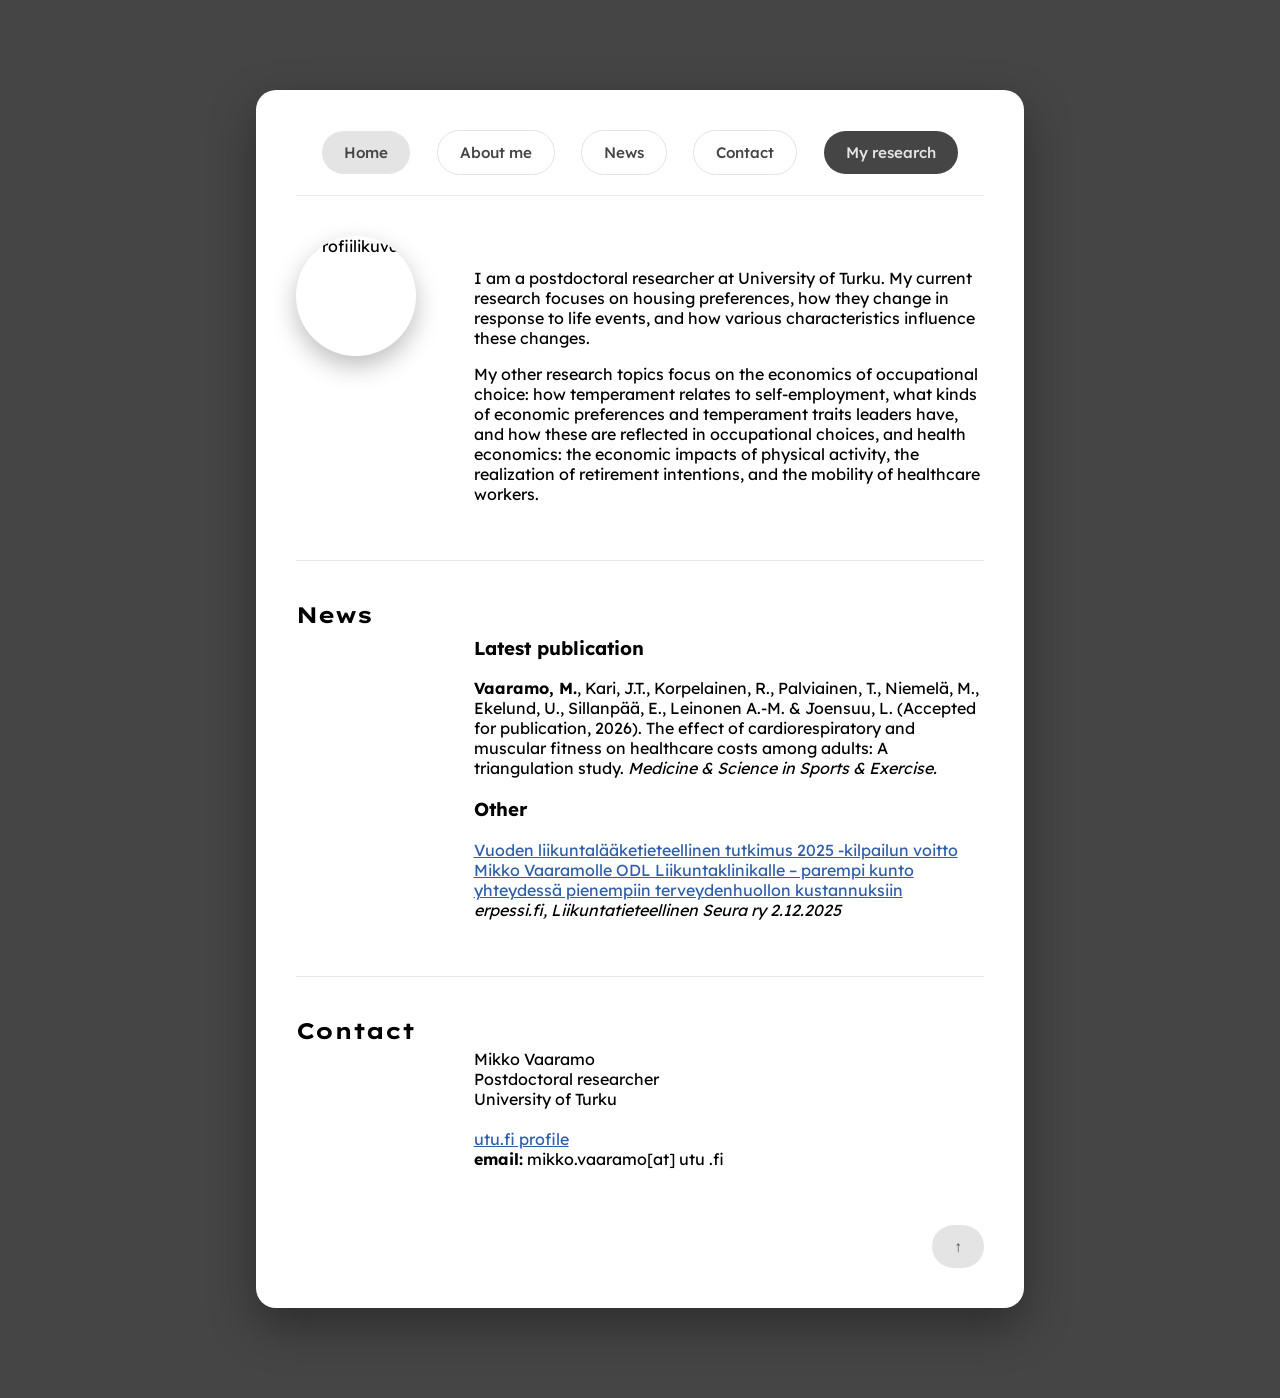
==== about.html @ 1eb26d82 "Add files via upload" ====
<!DOCTYPE html>
<html lang="fi">
<head>
  <meta charset="UTF-8" />
  <title>About</title>

  <!-- Fontit -->
  <link href="https://fonts.googleapis.com/css2?family=Lexend+Deca:wght@300;400;500&family=Lexend+Giga:wght@500;700&display=swap" rel="stylesheet">

  <!-- Tyylit -->
  <link rel="stylesheet" href="style-pages.css">
</head>

<body>
  <div class="page-wrapper">
      

      <!-- BOTTOM BUTTONS -->
      <div class="top-buttons">
        <a href="index.html" class="btn btn-secondary">Home</a>
        <a href="#aboutme" class="btn btn-other">About me</a>
        <a href="#news" class="btn btn-other">News</a>
        <a href="#contact" class="btn btn-other">Contact</a>
        <a href="research.html" class="btn btn-primary">My research</a>
      </div>
      <div class="divider"></div>
    <!-- ABOUT ME -->
    <section class="section">
      <div class="section-left about-left" id="aboutme">
        <img src="kuvat/profile.png" class="profile-img" alt="Profiilikuva">
      </div>
      <div class="section-right">
        <p>
        I am a postdoctoral researcher at University of Turku. My current research focuses on housing preferences, how they change in response to life events, and how various characteristics influence these changes.
        </p>
        <p>
        My other research topics focus on the economics of occupational choice: how temperament relates to self-employment, what kinds of economic preferences and temperament traits leaders have, and how these are reflected in occupational choices, and health economics: the economic impacts of physical activity, the realization of retirement intentions, and the mobility of healthcare workers.
        </p>

      </div>
    </section>

    <div class="divider"></div>

    <!-- NEWS -->
    <section class="section">
      <div class="section-left" id="news">
        <h2 class="section-title">News</h2>
      </div>
      <div class="section-right">
        <h3>Latest publication</h3>
        <p>
           <b>Vaaramo, M.</b>, Kari, J.T., Korpelainen, R., Palviainen, T., Niemelä, M., Ekelund, U., Sillanpää, E., Leinonen A.-M. & Joensuu, L. (Accepted for publication, 2026). The effect of cardiorespiratory and muscular fitness on healthcare costs among adults: A triangulation study. <i>Medicine & Science in Sports & Exercise.</i>
        </p>
        <h3>Other</h3>
        <p>
        <a href="https://www.epressi.com/tiedotteet/tiede-ja-tutkimus/vuoden-liikuntalaaketieteellinen-tutkimus-2025-kilpailun-voitto-mikko-vaaramolle-odl-liikuntaklinikalle-parempi-kunto-yhteydessa-pienempiin-terveydenhuollon-kustannuksiin.html">Vuoden liikuntalääketieteellinen tutkimus 2025 -kilpailun voitto Mikko Vaaramolle ODL Liikuntaklinikalle – parempi kunto yhteydessä pienempiin terveydenhuollon kustannuksiin</a><br>
        <i>erpessi.fi, Liikuntatieteellinen Seura ry 2.12.2025</i>
        </p>
      </div>
    
    </section>

    <div class="divider"></div>

    <!-- CONTACT -->
    <section class="section">
      <div class="section-left" id="contact">
        <h2 class="section-title">Contact</h2>
      </div>
      <div class="section-right">
        <p>
          Mikko Vaaramo<br>
          Postdoctoral researcher<br>
          University of Turku<br>
          <br>
          <a href="https://www.utu.fi/fi/ihmiset/mikko-vaaramo">utu.fi profile</a><br>
          <b>email:</b> mikko.vaaramo[at] utu .fi
        </p>
      </div>
    </section>
    <div class="bottom-buttons">
      <a href="#Top" class="btn btn-secondary">↑</a>
    </div>

    
  </div>
</body>
</html>
---- style-pages.css ----
body {
  margin: 0;
  background: #454545;
  font-family: "Lexend Deca", sans-serif;
  display: flex;
  justify-content: center;
  align-items: center;
  padding: 10vh 0;
}

/* Valkoinen kortti */
.page-wrapper {
  background: #ffffff;
  width: 60%;
  max-width: 900px;
  min-width: 250px;
  padding: 40px;
  border-radius: 20px;
  box-shadow: 0 18px 45px rgba(0, 0, 0, 0.35);
  box-sizing: border-box;
}
.section a {
  color: #2e5eaa;
}
.section a:visited {
  color: #2e5eaa;
}
/* Osiot */
.section {
  display: flex;
  gap: 40px;
  margin-bottom: 40px;
}

.section-left {
  width: 20%;
  min-width: 115px;
  flex-shrink: 0;
}

.section-right {
  flex: 1;
  padding-top:1em;
}

.section-title {
  font-family: "Lexend Giga", sans-serif;
  margin: 0 0 10px;
  font-size: 1.4rem;
}

/* Profiilikuva About-osiossa */
.about-left {
  display: flex;
  align-items: flex-start;
}

.profile-img {
  width: 120px;
  height: 120px;
  border-radius: 50%;
  object-fit: cover;
  box-shadow: 0 10px 25px rgba(0, 0, 0, 0.25);
}

/* Jakoviiva */
.divider {
  height: 1px;
  background: #e5e7eb;
  margin: 20px 0 40px;
}

/* Nappulat */
.top-buttons {
  display: flex;
  justify-content: space-evenly;
  align-items: center;
}

.bottom-buttons {
  display: flex;
  justify-content: flex-end;
}

.btn {
  padding: 12px 22px;
  border-radius: 999px;
  text-decoration: none;
  font-weight: 500;
  font-size: 0.95rem;
  display: inline-block;
  
}

.btn-primary {
  background: #454545;
  color: #e4e4e4;
}

.btn-secondary {
  background: #e4e4e4;
  color: #454545;
}

.btn-other {
  background: #ffffff;
  color: #454545;
  border-style: solid;
  border-color: #e4e4e4;
  border-width: 1px;
}
.btn-up {
  background: #e4e4e4;
  color: #454545;
}


.btn:hover {
  transform: translateY(-1px);
  box-shadow: 10px 5px 5px rgba(0, 0, 0, 0.35);
}

.btn:active {
  transform: translateY(0);
  box-shadow: none;
}

details {
  user-select: none;
  margin-top: 10px;
}
details>summary span.icon {
  width: 24px;
  height: 24px;
  transition: all 0.3s;
  margin-left: auto;
}
details[open] > *:not(summary) {
  padding: 0 0  0 20px;
}
details[open] summary span.icon {
  transform: rotate(180deg);
}

details summary {
  position:relative;
  padding-left: 15px;
  list-style: none;
  cursor: pointer;
  color: #333333;
}

details summary::-webkit-details-marker {
  display: none;
}

details summary::before {
    content: "+";
    position: absolute;
    left: 0;
    top: 0;
    font-weight: bold;
  }
details[open] summary::before {
  content: "–";
}

details[open] .doi {
    padding: 0px 0px 0px 20px;
    color: #454545;
}

/* Mobiili */
@media (max-width: 990px) {

  .page-wrapper {
    width: 90%;
    padding: 24px;
    max-width:593px;
    
  }

  .section {
    flex-direction: column;
    gap: 16px;
  }

  .section-left {
    width: 100%;
  }
  .section-right {
    padding-top:0;
  }
  .section-title {
    margin-bottom: 6px;
  }

  .bottom-buttons {
    flex-direction: column;
    align-items: stretch;
    gap: 8px;
  }
  .top-buttons {
    flex-direction: column;
    align-items: stretch;
    gap: 8px;
  }

  .btn {
    text-align: center;
  }
}
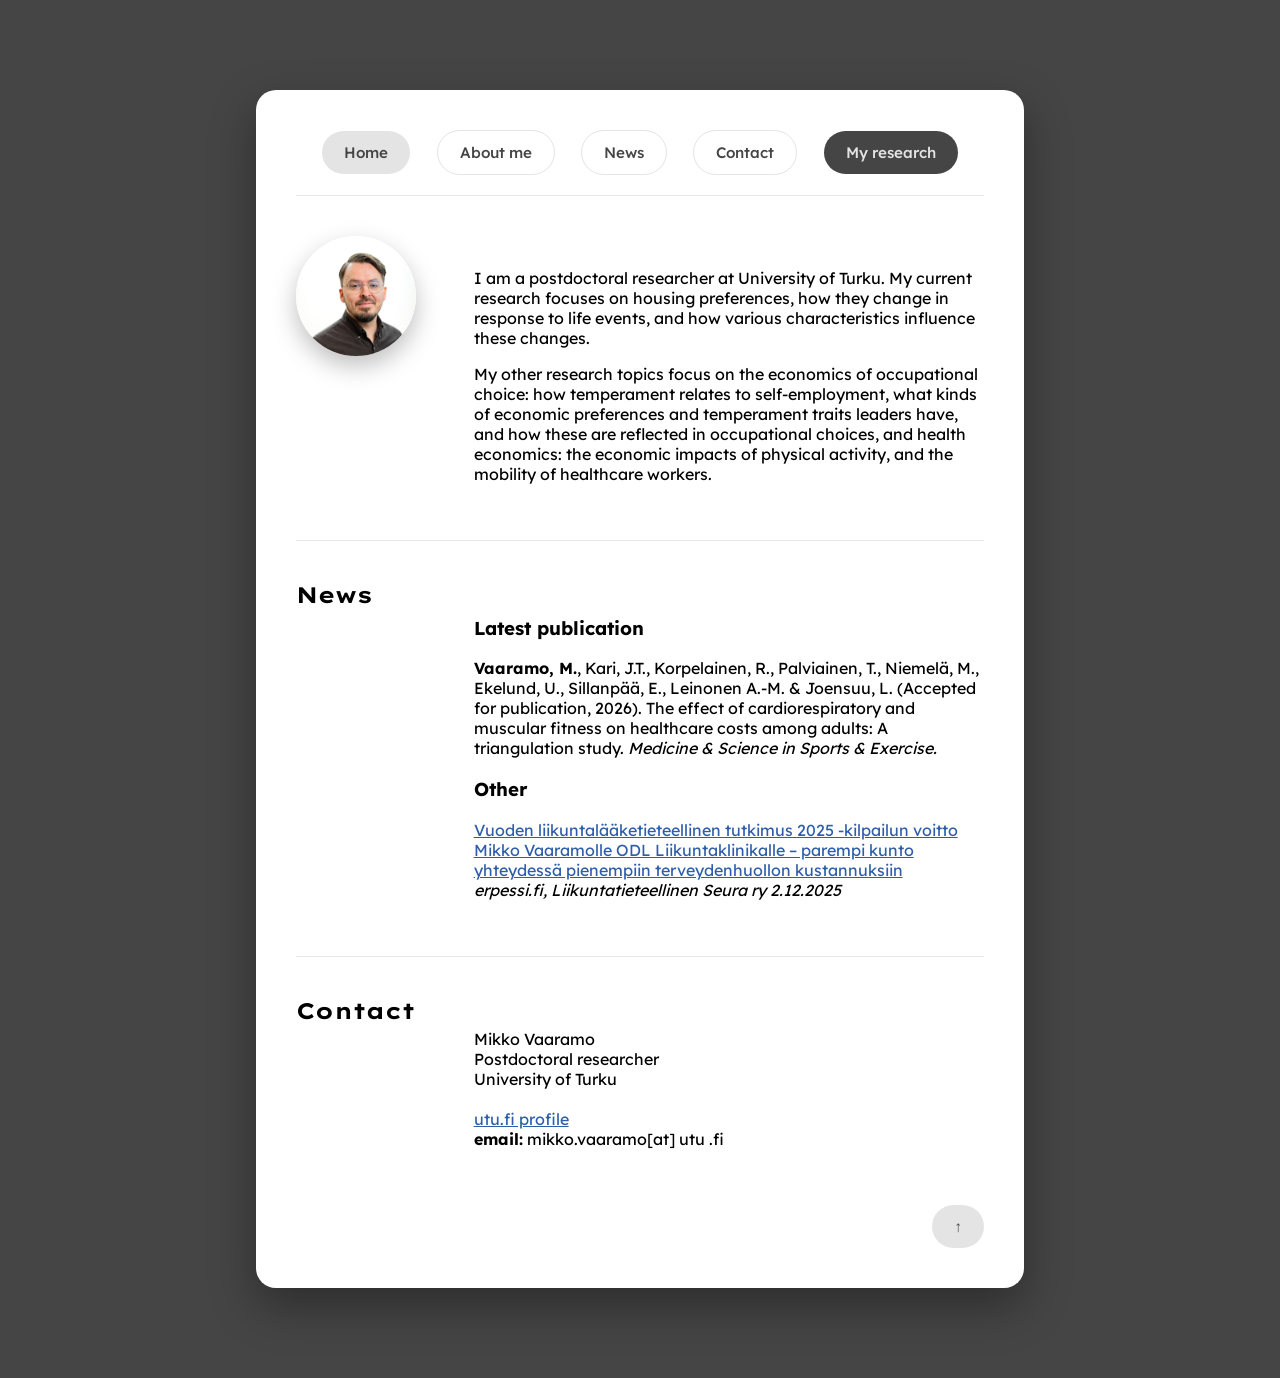
==== commit d3c1bfed: "Add files via upload" ====
--- a/about.html
+++ b/about.html
@@ -34,7 +34,7 @@
         I am a postdoctoral researcher at University of Turku. My current research focuses on housing preferences, how they change in response to life events, and how various characteristics influence these changes.
         </p>
         <p>
-        My other research topics focus on the economics of occupational choice: how temperament relates to self-employment, what kinds of economic preferences and temperament traits leaders have, and how these are reflected in occupational choices, and health economics: the economic impacts of physical activity, the realization of retirement intentions, and the mobility of healthcare workers.
+        My other research topics focus on the economics of occupational choice: how temperament relates to self-employment, what kinds of economic preferences and temperament traits leaders have, and how these are reflected in occupational choices, and health economics: the economic impacts of physical activity, and the mobility of healthcare workers.
         </p>
 
       </div>
--- a/style-pages.css
+++ b/style-pages.css
@@ -174,7 +174,7 @@
 @media (max-width: 990px) {
 
   .page-wrapper {
-    width: 90%;
+    width: 95%;
     padding: 24px;
     max-width:593px;
     
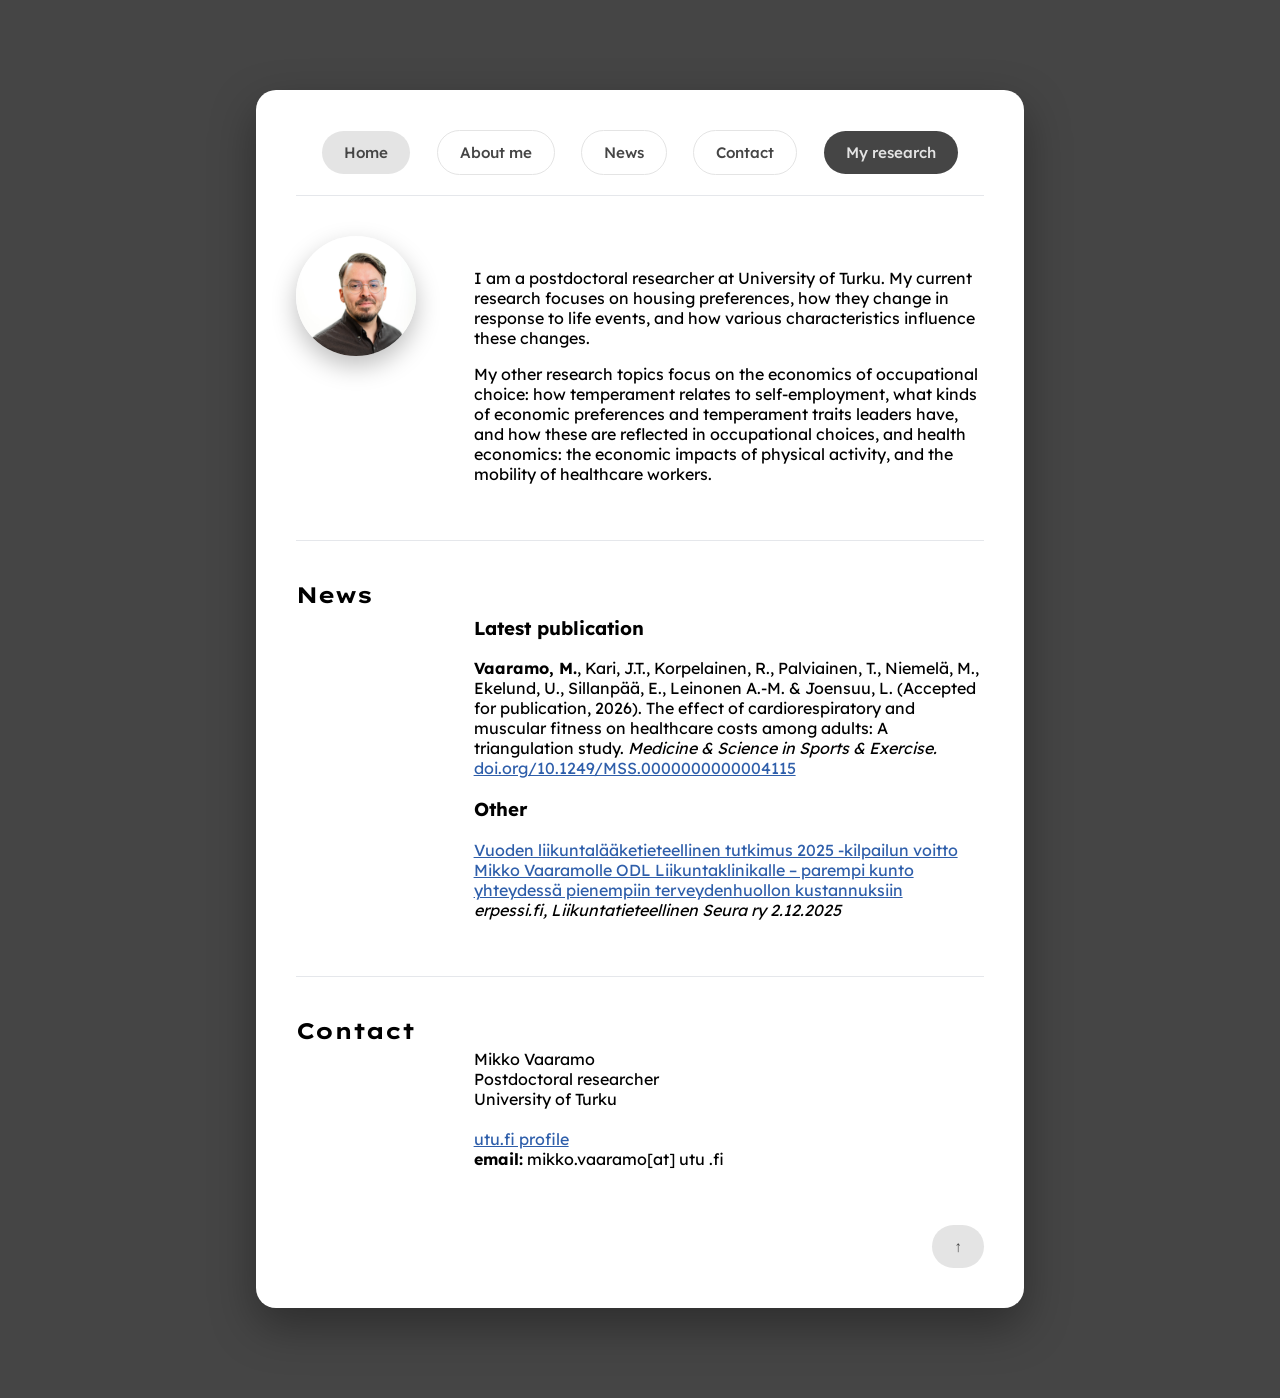
==== commit 920e682e: "Add files via upload" ====
--- a/about.html
+++ b/about.html
@@ -2,6 +2,7 @@
 <html lang="fi">
 <head>
   <meta charset="UTF-8" />
+  <meta name="viewport" content="width=device-width, initial-scale=1.0">
   <title>About</title>
 
   <!-- Fontit -->
@@ -50,7 +51,8 @@
       <div class="section-right">
         <h3>Latest publication</h3>
         <p>
-           <b>Vaaramo, M.</b>, Kari, J.T., Korpelainen, R., Palviainen, T., Niemelä, M., Ekelund, U., Sillanpää, E., Leinonen A.-M. & Joensuu, L. (Accepted for publication, 2026). The effect of cardiorespiratory and muscular fitness on healthcare costs among adults: A triangulation study. <i>Medicine & Science in Sports & Exercise.</i>
+           <b>Vaaramo, M.</b>, Kari, J.T., Korpelainen, R., Palviainen, T., Niemelä, M., Ekelund, U., Sillanpää, E., Leinonen A.-M. & Joensuu, L. (Accepted for publication, 2026). The effect of cardiorespiratory and muscular fitness on healthcare costs among adults: A triangulation study. <i>Medicine & Science in Sports & Exercise.</i><br>
+           <a href="https://doi.org/10.1249/MSS.0000000000004115">doi.org/10.1249/MSS.0000000000004115</a>
         </p>
         <h3>Other</h3>
         <p>
--- a/style-pages.css
+++ b/style-pages.css
@@ -174,7 +174,7 @@
 @media (max-width: 990px) {
 
   .page-wrapper {
-    width: 95%;
+    width: 90%;
     padding: 24px;
     max-width:593px;
     
